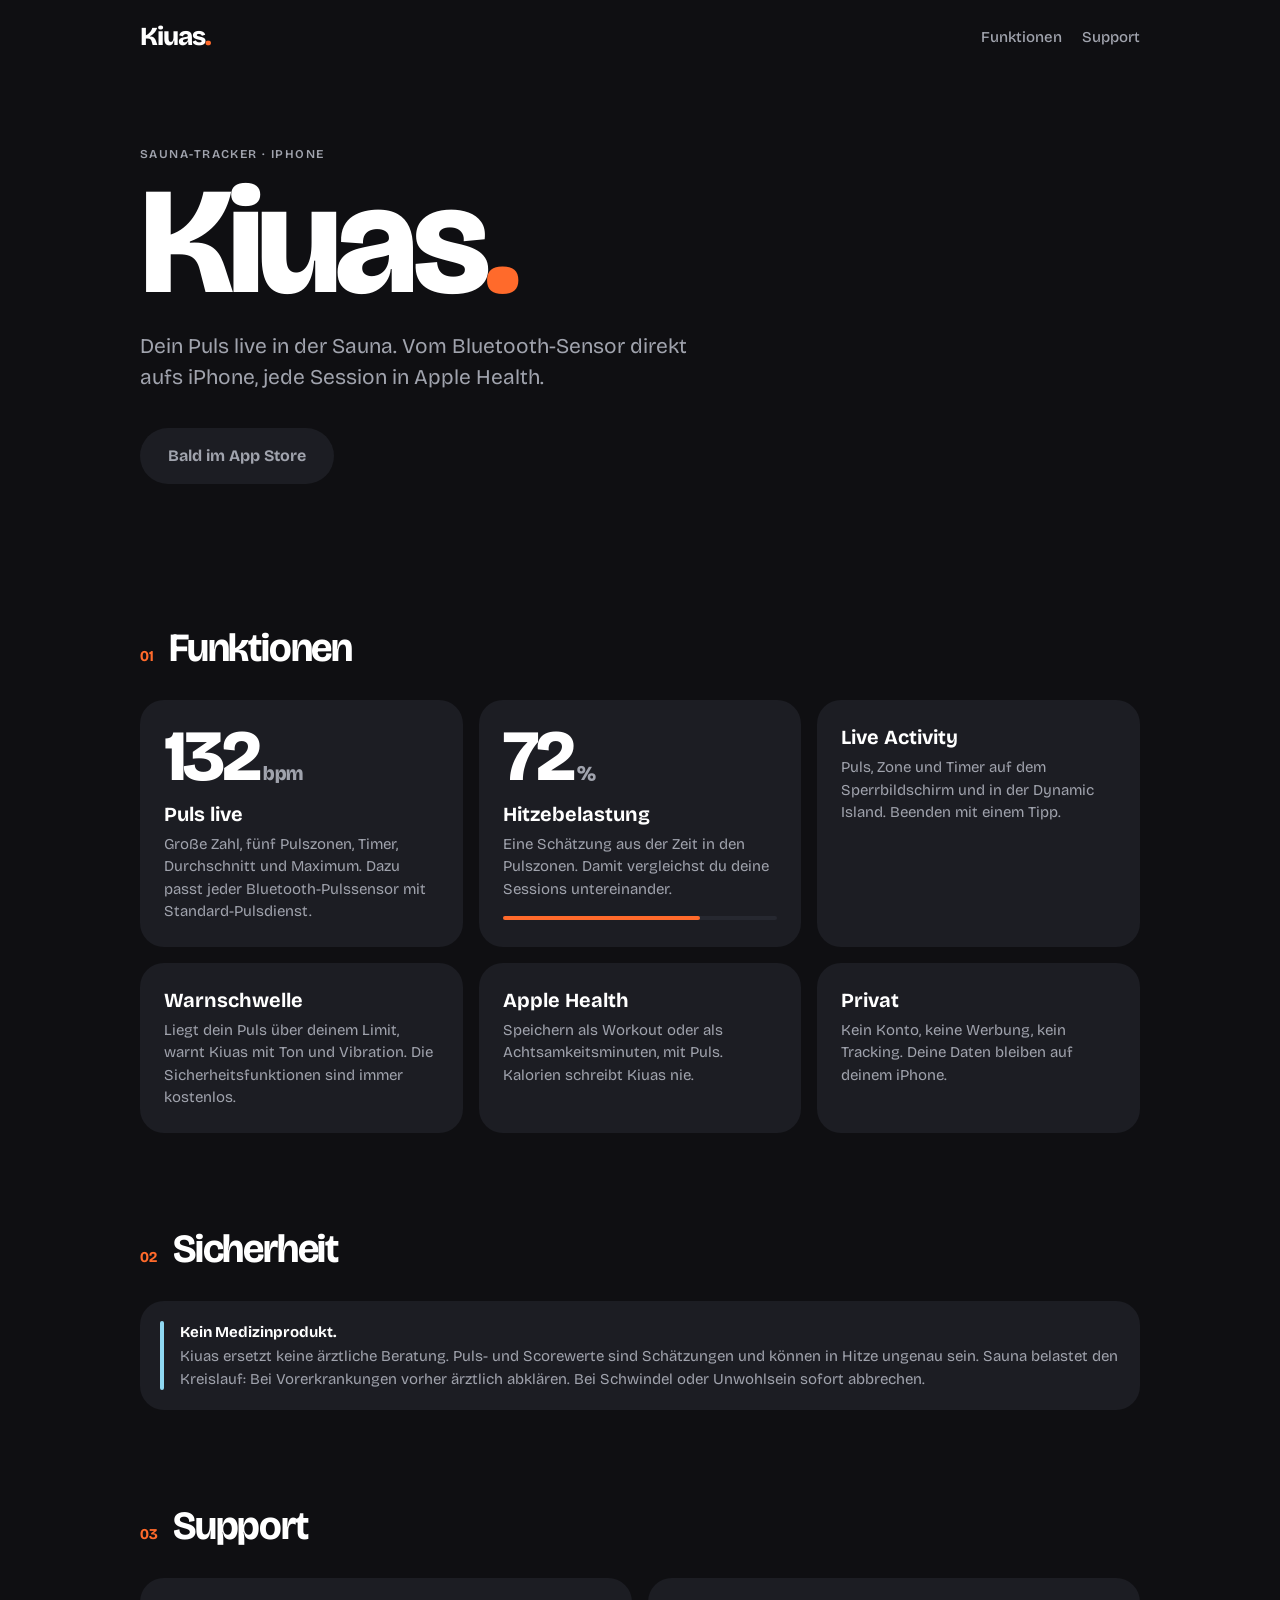
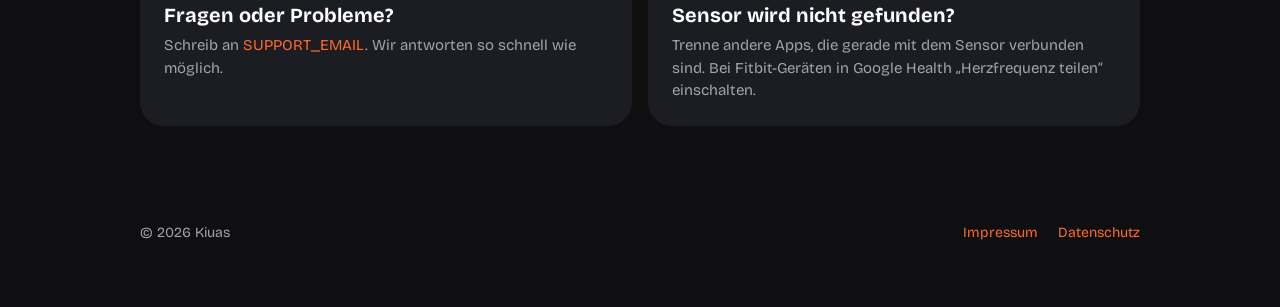
==== index.html @ caa7ddfa "Landing page, Impressum, Datenschutz Co-Authored-By: Claude Opus 5.5 <noreply@anthropic.com>" ====
<!doctype html>
<html lang="de">
<head>
<meta charset="utf-8">
<meta name="viewport" content="width=device-width, initial-scale=1">
<title>Kiuas – Sauna-Tracker für iPhone</title>
<meta name="description" content="Kiuas zeigt dir in der Sauna deinen Puls live vom Bluetooth-Sensor, warnt dich bei zu hohem Puls und speichert jede Session in Apple Health.">
<meta name="theme-color" content="#0F0F12">
<meta property="og:title" content="Kiuas – Sauna-Tracker für iPhone">
<meta property="og:description" content="Puls live in der Sauna. Mit Live Activity, Warnschwelle und Apple Health.">
<meta property="og:image" content="assets/icon.png">
<link rel="icon" href="assets/favicon.png">
<link rel="apple-touch-icon" href="assets/apple-touch-icon.png">
<link rel="stylesheet" href="assets/style.css">
</head>
<body>
<div class="wrap">
  <nav>
    <a class="logo" href="./">Kiuas<span>.</span></a>
    <div class="links">
      <a href="#funktionen">Funktionen</a>
      <a href="#support">Support</a>
    </div>
  </nav>

  <header class="hero">
    <div class="label">Sauna-Tracker · iPhone</div>
    <h1>Kiuas<span class="dot">.</span></h1>
    <p class="lead">Dein Puls live in der Sauna. Vom Bluetooth-Sensor direkt aufs iPhone, jede Session in Apple Health.</p>
    <span class="btn soon" aria-disabled="true">Bald im App Store</span>
  </header>

  <section id="funktionen">
    <h2><span class="num">01</span>Funktionen</h2>
    <div class="grid">
      <div class="card">
        <div class="big">132<span style="font-size:20px;color:var(--text-2);letter-spacing:0"> bpm</span></div>
        <h3>Puls live</h3>
        <p>Große Zahl, fünf Pulszonen, Timer, Durchschnitt und Maximum. Dazu passt jeder Bluetooth-Pulssensor mit Standard-Pulsdienst.</p>
      </div>
      <div class="card">
        <div class="big">72<span style="font-size:20px;color:var(--text-2);letter-spacing:0"> %</span></div>
        <h3>Hitzebelastung</h3>
        <p>Eine Schätzung aus der Zeit in den Pulszonen. Damit vergleichst du deine Sessions untereinander.</p>
        <div class="bar"><i></i></div>
      </div>
      <div class="card">
        <h3>Live Activity</h3>
        <p>Puls, Zone und Timer auf dem Sperrbildschirm und in der Dynamic Island. Beenden mit einem Tipp.</p>
      </div>
      <div class="card">
        <h3>Warnschwelle</h3>
        <p>Liegt dein Puls über deinem Limit, warnt Kiuas mit Ton und Vibration. Die Sicherheitsfunktionen sind immer kostenlos.</p>
      </div>
      <div class="card">
        <h3>Apple Health</h3>
        <p>Speichern als Workout oder als Achtsamkeitsminuten, mit Puls. Kalorien schreibt Kiuas nie.</p>
      </div>
      <div class="card">
        <h3>Privat</h3>
        <p>Kein Konto, keine Werbung, kein Tracking. Deine Daten bleiben auf deinem iPhone.</p>
      </div>
    </div>
  </section>

  <section>
    <h2><span class="num">02</span>Sicherheit</h2>
    <div class="note"><p><strong>Kein Medizinprodukt.</strong>Kiuas ersetzt keine ärztliche Beratung. Puls- und Scorewerte sind Schätzungen und können in Hitze ungenau sein. Sauna belastet den Kreislauf: Bei Vorerkrankungen vorher ärztlich abklären. Bei Schwindel oder Unwohlsein sofort abbrechen.</p></div>
  </section>

  <section id="support">
    <h2><span class="num">03</span>Support</h2>
    <div class="grid">
      <div class="card">
        <h3>Fragen oder Probleme?</h3>
        <p>Schreib an <a href="mailto:SUPPORT_EMAIL">SUPPORT_EMAIL</a>. Wir antworten so schnell wie möglich.</p>
      </div>
      <div class="card">
        <h3>Sensor wird nicht gefunden?</h3>
        <p>Trenne andere Apps, die gerade mit dem Sensor verbunden sind. Bei Fitbit-Geräten in Google Health „Herzfrequenz teilen“ einschalten.</p>
      </div>
    </div>
  </section>

  <footer>
    <span>© 2026 Kiuas</span>
    <div class="links">
      <a href="impressum.html">Impressum</a>
      <a href="datenschutz.html">Datenschutz</a>
    </div>
  </footer>
</div>
</body>
</html>
---- assets/style.css ----
@font-face {
  font-family: "Bricolage Grotesque";
  src: url("BricolageGrotesque.ttf") format("truetype");
  font-weight: 200 800;
  font-display: swap;
}

:root {
  --bg: #0F0F12;
  --card: #1C1D23;
  --card-2: #262830;
  --ink: #F4EFEA;
  --text: #FFFFFF;
  --text-2: #A0A3AD;
  --glut: #FF6A2B;
  --eis: #8FD8F2;
  --f: "Bricolage Grotesque", -apple-system, system-ui, sans-serif;
}

* { box-sizing: border-box; }

html { -webkit-text-size-adjust: 100%; }

body {
  margin: 0;
  background: var(--bg);
  color: var(--text);
  font: 400 17px/1.5 var(--f);
  -webkit-font-smoothing: antialiased;
}

a { color: var(--glut); text-decoration: none; }
a:hover { color: var(--text); }

.wrap { max-width: 1040px; margin: 0 auto; padding: 0 20px; }

nav { display: flex; justify-content: space-between; align-items: center; padding: 24px 0; }
.logo { font: 800 26px/1 var(--f); letter-spacing: -0.04em; color: var(--text); }
.logo span, .dot { color: var(--glut); }
nav .links { display: flex; gap: 20px; font-weight: 500; font-size: 15px; }
nav .links a { color: var(--text-2); }
nav .links a:hover { color: var(--text); }

.hero { padding: 72px 0 96px; }
.label { font: 600 12px/16px var(--f); letter-spacing: 0.12em; color: var(--text-2); text-transform: uppercase; }
h1 {
  margin: 16px 0 24px;
  font: 800 clamp(64px, 14vw, 152px)/0.85 var(--f);
  font-variation-settings: "opsz" 96;
  letter-spacing: -0.045em;
}
.lead { max-width: 560px; font-size: 21px; line-height: 1.45; color: var(--text-2); margin: 0 0 36px; }

.btn {
  display: inline-flex; align-items: center; gap: 10px;
  height: 56px; padding: 0 28px; border-radius: 999px;
  background: var(--ink); color: var(--bg); font-weight: 700; font-size: 16px;
}
.btn:hover { color: var(--bg); opacity: 0.9; }
.btn.soon { background: var(--card); color: var(--text-2); cursor: default; }

section { padding: 48px 0; }
h2 {
  display: flex; align-items: baseline; gap: 16px;
  margin: 0 0 32px; font: 700 40px/1 var(--f);
  font-variation-settings: "opsz" 96; letter-spacing: -0.03em;
}
h2 .num { font-size: 15px; color: var(--glut); letter-spacing: 0; }

.grid { display: grid; grid-template-columns: repeat(auto-fit, minmax(min(100%, 280px), 1fr)); gap: 16px; }
.card { background: var(--card); border-radius: 24px; padding: 24px; }
.card h3 { margin: 0 0 6px; font: 700 20px/1.3 var(--f); }
.card p { margin: 0; color: var(--text-2); font-size: 15px; }
.big { font: 800 72px/0.9 var(--f); font-variation-settings: "opsz" 96; letter-spacing: -0.04em; margin-bottom: 12px; }
.bar { height: 4px; border-radius: 2px; background: var(--card-2); margin-top: 16px; }
.bar i { display: block; height: 100%; width: 72%; border-radius: 2px; background: var(--glut); }

.note { display: flex; gap: 16px; background: var(--card); border-radius: 24px; padding: 20px; }
.note::before { content: ""; flex: none; width: 4px; border-radius: 2px; background: var(--eis); }
.note p { margin: 0; color: var(--text-2); font-size: 15px; }
.note strong { color: var(--text); display: block; margin-bottom: 2px; }

footer { padding: 48px 0 64px; color: var(--text-2); font-size: 14px; display: flex; flex-wrap: wrap; gap: 8px 24px; justify-content: space-between; }
footer .links { display: flex; gap: 20px; }

/* Legal pages */
.legal { max-width: 720px; padding: 32px 0 48px; }
.legal h1 { font-size: clamp(44px, 9vw, 72px); margin-bottom: 32px; }
.legal h2 { font-size: 24px; margin: 40px 0 12px; display: block; }
.legal h3 { font-size: 18px; margin: 24px 0 8px; }
.legal p, .legal li { color: var(--text-2); }
.legal strong { color: var(--text); }
.legal .placeholder { color: var(--glut); font-weight: 700; }

@media (max-width: 560px) {
  nav .links { gap: 14px; font-size: 14px; }
  .hero { padding: 40px 0 64px; }
  h2 { font-size: 32px; }
}
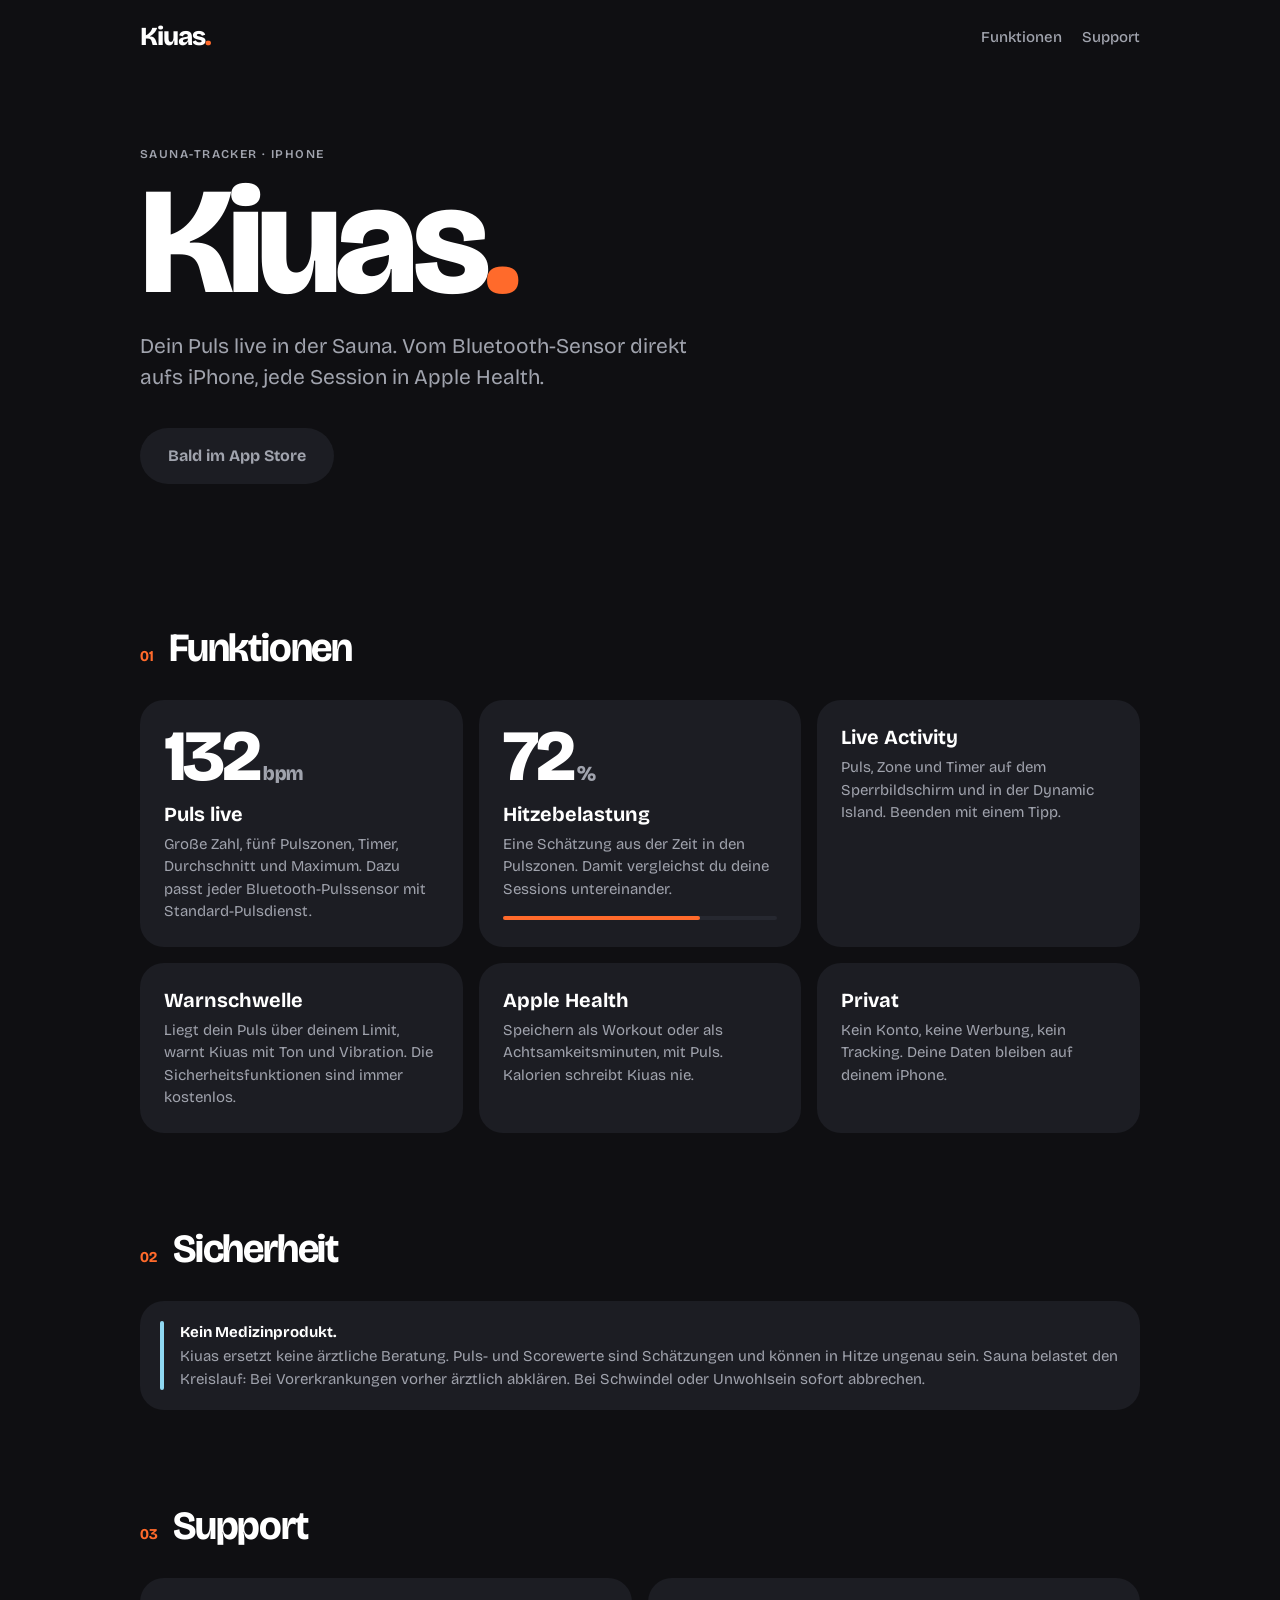
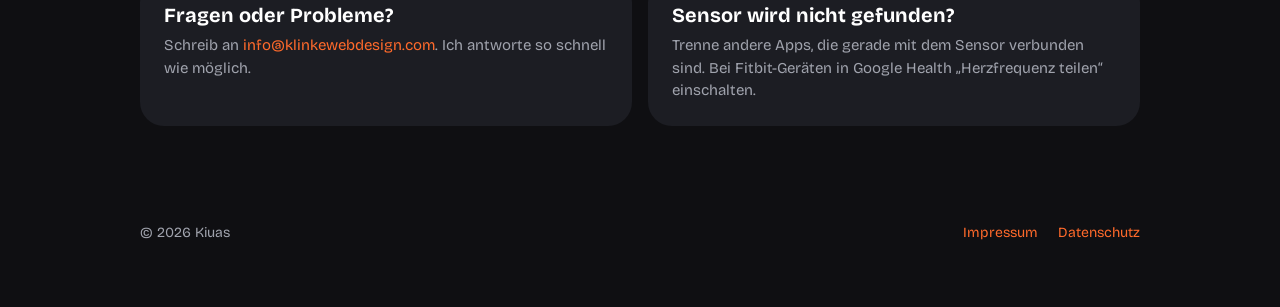
==== commit ae233b14: "Impressum and contact details Co-Authored-By: Claude Opus 5.5 <noreply@anthropic.com>" ====
--- a/index.html
+++ b/index.html
@@ -73,7 +73,7 @@
     <div class="grid">
       <div class="card">
         <h3>Fragen oder Probleme?</h3>
-        <p>Schreib an <a href="mailto:SUPPORT_EMAIL">SUPPORT_EMAIL</a>. Wir antworten so schnell wie möglich.</p>
+        <p>Schreib an <a href="mailto:info@klinkewebdesign.com">info@klinkewebdesign.com</a>. Ich antworte so schnell wie möglich.</p>
       </div>
       <div class="card">
         <h3>Sensor wird nicht gefunden?</h3>
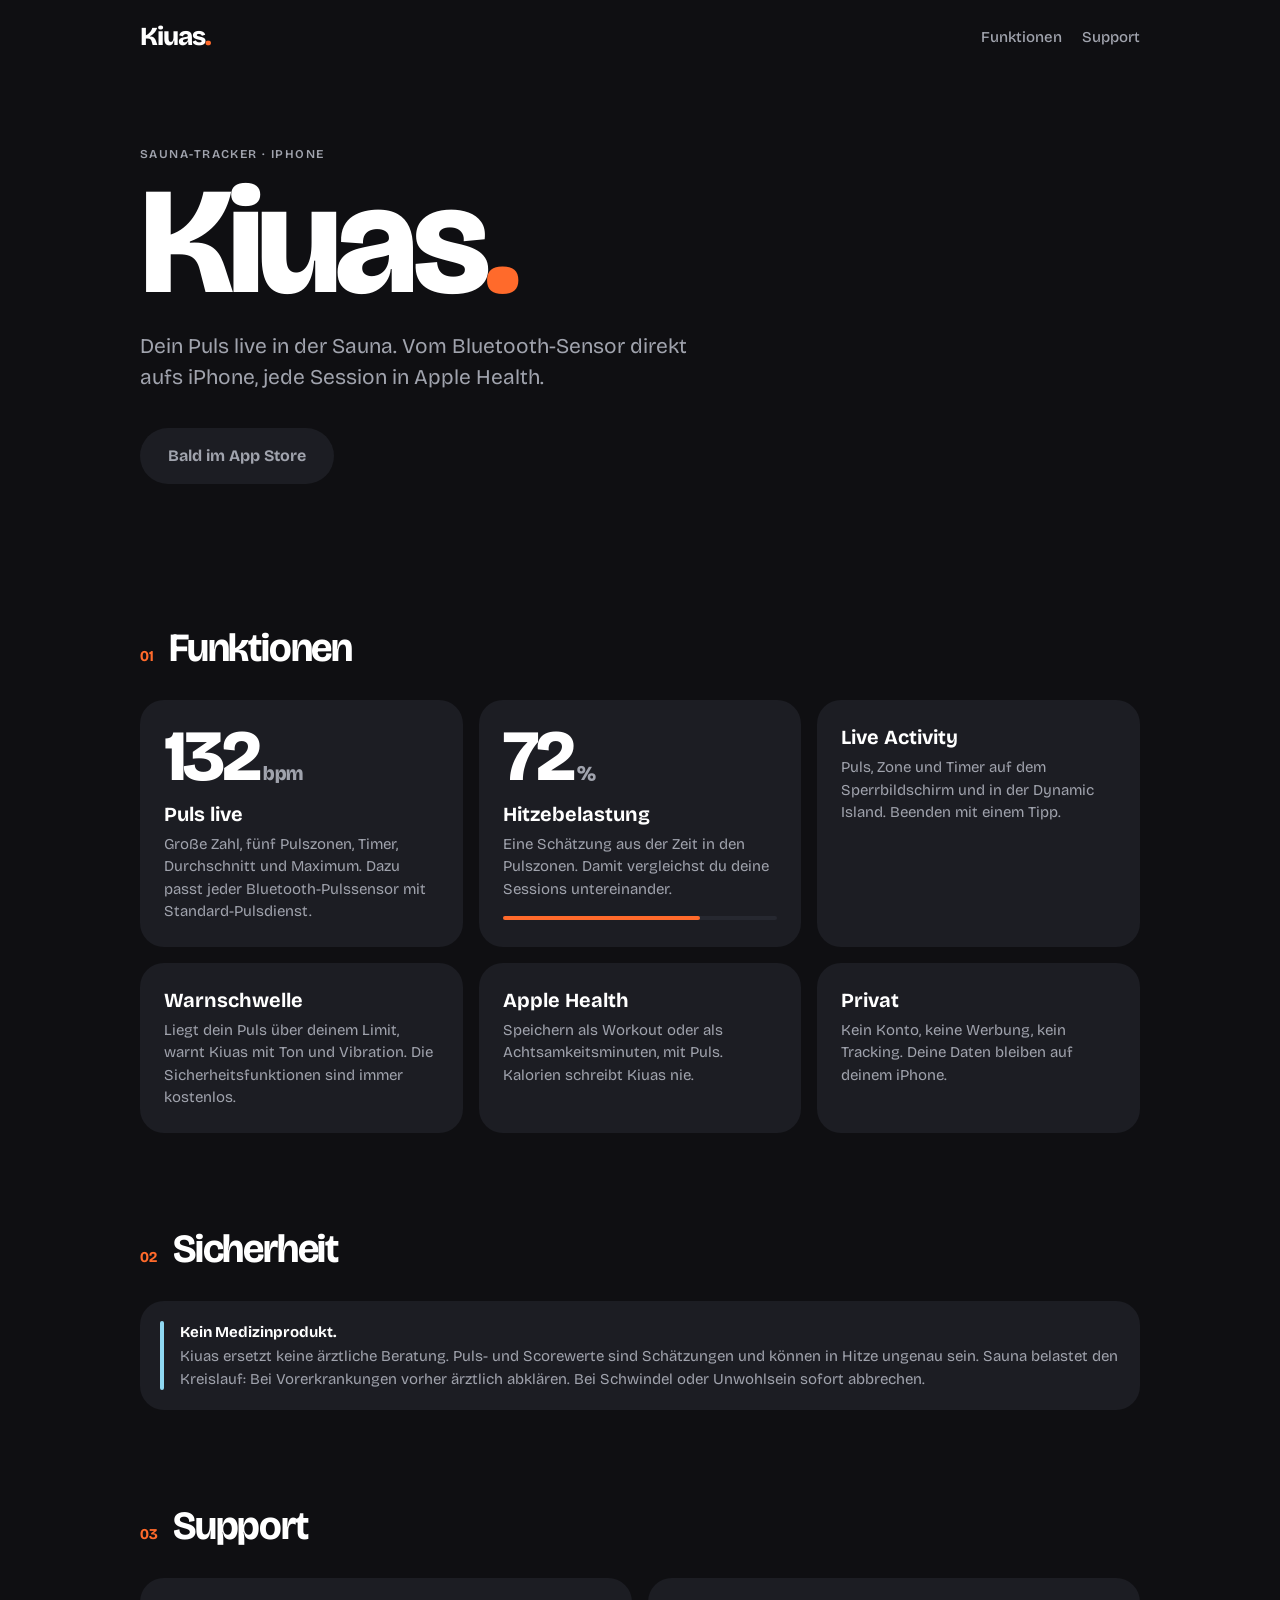
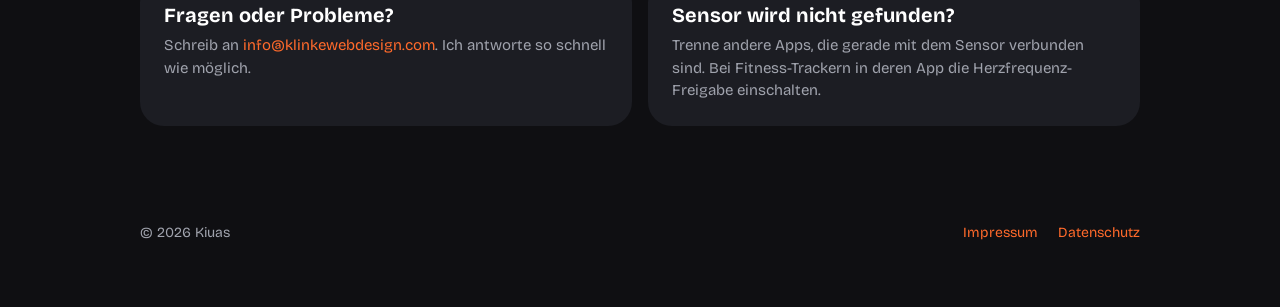
==== commit b6b351a4: "Support: no third-party brand names Co-Authored-By: Claude Opus 5.5 <noreply@anthropic.com>" ====
--- a/index.html
+++ b/index.html
@@ -77,7 +77,7 @@
       </div>
       <div class="card">
         <h3>Sensor wird nicht gefunden?</h3>
-        <p>Trenne andere Apps, die gerade mit dem Sensor verbunden sind. Bei Fitbit-Geräten in Google Health „Herzfrequenz teilen“ einschalten.</p>
+        <p>Trenne andere Apps, die gerade mit dem Sensor verbunden sind. Bei Fitness-Trackern in deren App die Herzfrequenz-Freigabe einschalten.</p>
       </div>
     </div>
   </section>
